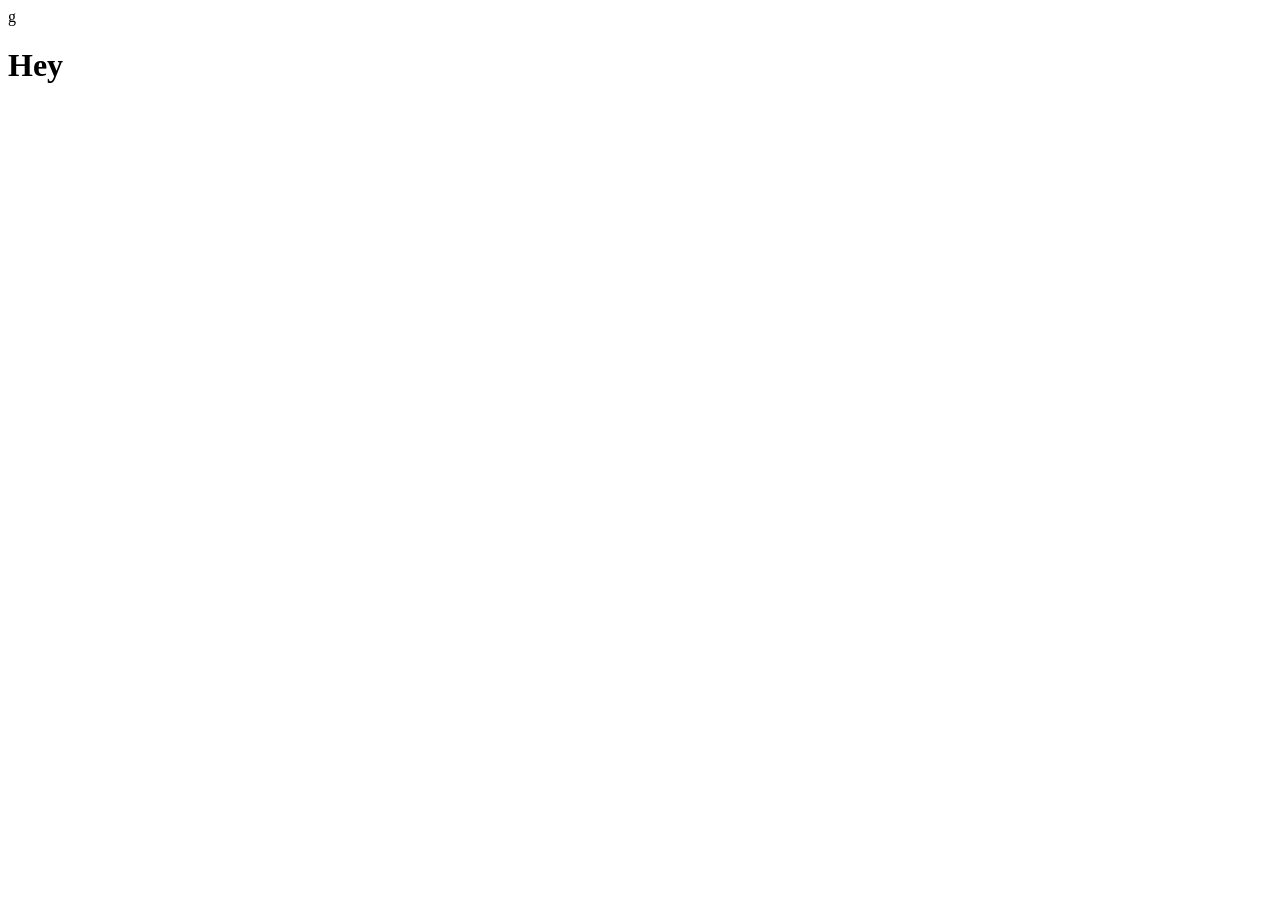
==== part 3/The This keyword/index.html @ 788e74f1 "first commit" ====
<!DOCTYPE html>
<html lang="en">
<head>
    <meta charset="UTF-8">
    <meta name="viewport" content="width=device-width, initial-scale=1.0">
    <title>Document</title>
</head>
<body>g
    <!-- <script src="this_keyword.js"></script> 
     -->
    <h1>Hey</h1>
<!--     <script src="uses_of_this_keyword.js"></script>
<script src="confusing_this_keyword.js"></script>

<script src="arrow_fucntion_and_lexical_scoping_with_this_keyword.js"></script>
-->
    <script src="call, apply, bind.js"></script>
</body>
</html>
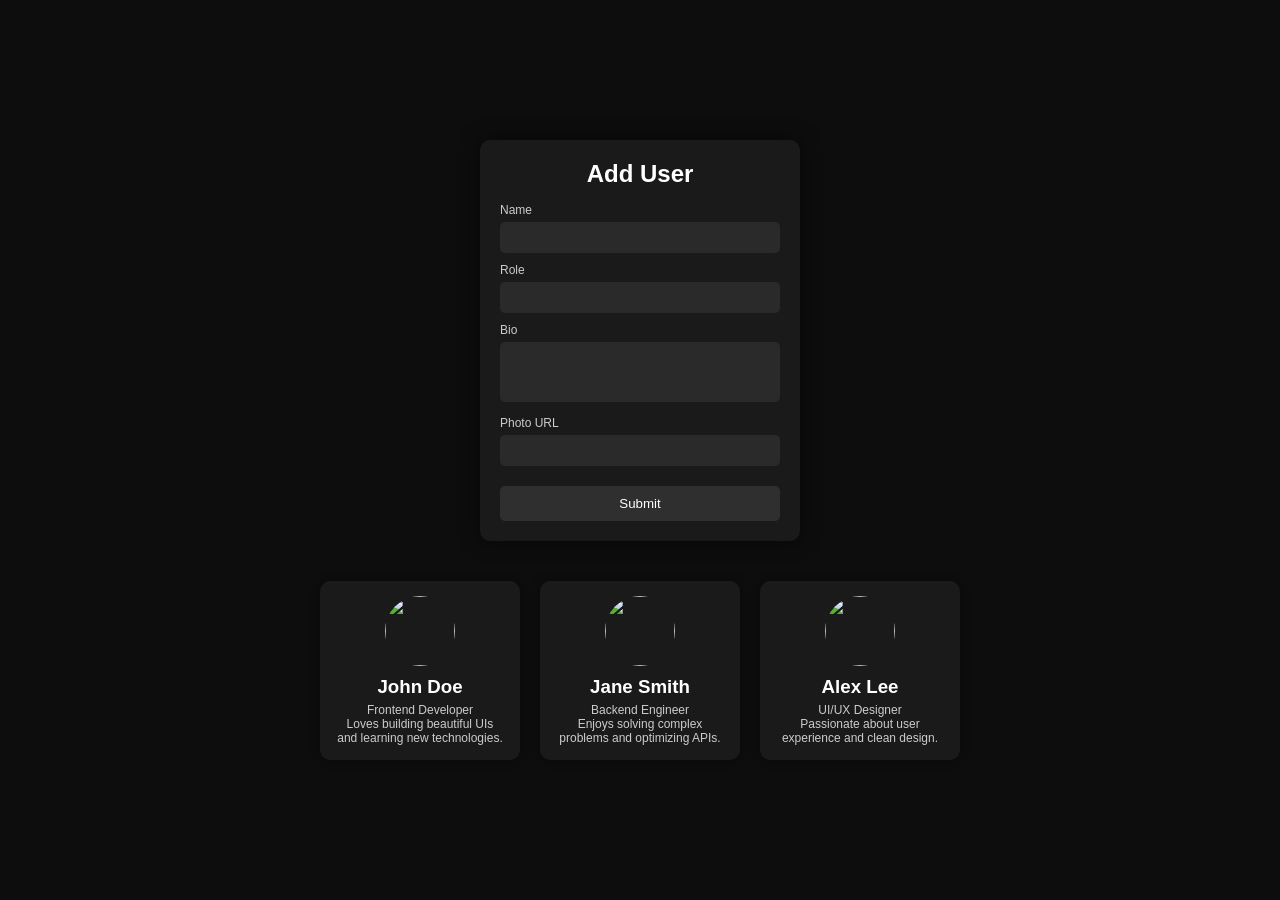
==== commit 0a083dc4: "Java script" ====
--- a/part 3/The This keyword/index.html
+++ b/part 3/The This keyword/index.html
@@ -1,19 +1,62 @@
 <!DOCTYPE html>
 <html lang="en">
+
 <head>
-    <meta charset="UTF-8">
-    <meta name="viewport" content="width=device-width, initial-scale=1.0">
-    <title>Document</title>
+  <meta charset="UTF-8">
+  <meta name="viewport" content="width=device-width, initial-scale=1.0">
+  <title>Add User UI</title>
+  <link rel="stylesheet" href="style.css">
 </head>
-<body>g
-    <!-- <script src="this_keyword.js"></script> 
-     -->
-    <h1>Hey</h1>
-<!--     <script src="uses_of_this_keyword.js"></script>
-<script src="confusing_this_keyword.js"></script>
 
-<script src="arrow_fucntion_and_lexical_scoping_with_this_keyword.js"></script>
--->
-    <script src="call, apply, bind.js"></script>
+<body>
+
+  <form>
+    <div class="container">
+      <h2>Add User</h2>
+
+      <div class="input-group">
+        <label>Name</label>
+        <input type="text" id="name" />
+      </div>
+
+      <div class="input-group">
+        <label>Role</label>
+        <input type="text" id="role" />
+      </div>
+
+      <div class="input-group">
+        <label>Bio</label>
+        <textarea id="bio"></textarea>
+      </div>
+
+      <div class="input-group">
+        <label>Photo URL</label>
+        <input type="text" id="photo" />
+      </div>
+
+      <button type="submit">Submit</button>
+    </div>
+  </form>
+
+  <div class="cards">
+    <div class="card"> <img src="https://randomuser.me/api/portraits/men/32.jpg" alt="">
+      <h3>John Doe</h3>
+      <p>Frontend Developer</p>
+      <p>Loves building beautiful UIs and learning new technologies.</p>
+    </div>
+    <div class="card"> <img src="https://randomuser.me/api/portraits/women/44.jpg" alt="">
+      <h3>Jane Smith</h3>
+      <p>Backend Engineer</p>
+      <p>Enjoys solving complex problems and optimizing APIs.</p>
+    </div>
+    <div class="card"> <img src="https://randomuser.me/api/portraits/men/76.jpg" alt="">
+      <h3>Alex Lee</h3>
+      <p>UI/UX Designer</p>
+      <p>Passionate about user experience and clean design.</p>
+    </div>
+  </div>
+
+  <script src="this keyword_practice.js"></script>
 </body>
+
 </html>
--- a/part 3/The This keyword/style.css
+++ b/part 3/The This keyword/style.css
@@ -0,0 +1,102 @@
+    * {
+        margin: 0;
+        padding: 0;
+        box-sizing: border-box;
+        font-family: Arial, sans-serif;
+    }
+
+    body {
+        background: #0d0d0d;
+        color: #fff;
+        display: flex;
+        flex-direction: column;
+        align-items: center;
+        justify-content: center;
+        min-height: 100vh;
+    }
+
+    .container {
+        width: 320px;
+        background: #1a1a1a;
+        padding: 20px;
+        border-radius: 10px;
+        box-shadow: 0 0 20px rgba(0, 0, 0, 0.5);
+        text-align: center;
+    }
+
+    .container h2 {
+        margin-bottom: 15px;
+    }
+
+    .input-group {
+        margin-bottom: 10px;
+        text-align: left;
+    }
+
+    .input-group label {
+        font-size: 12px;
+        display: block;
+        margin-bottom: 5px;
+        color: #ccc;
+    }
+
+    .input-group input,
+    .input-group textarea {
+        width: 100%;
+        padding: 8px;
+        border-radius: 5px;
+        border: none;
+        background: #2a2a2a;
+        color: #fff;
+    }
+
+    .input-group textarea {
+        resize: none;
+        height: 60px;
+    }
+
+    button {
+        width: 100%;
+        padding: 10px;
+        border: none;
+        border-radius: 5px;
+        background: #2f2f2f;
+        color: #fff;
+        cursor: pointer;
+        margin-top: 10px;
+    }
+
+    button:hover {
+        background: #444;
+    }
+
+    .cards {
+        display: flex;
+        gap: 20px;
+        margin-top: 40px;
+    }
+
+    .card {
+        background: #1a1a1a;
+        padding: 15px;
+        border-radius: 10px;
+        width: 200px;
+        text-align: center;
+        box-shadow: 0 0 10px rgba(0, 0, 0, 0.4);
+    }
+
+    .card img {
+        width: 70px;
+        height: 70px;
+        border-radius: 50%;
+        margin-bottom: 10px;
+    }
+
+    .card h3 {
+        margin-bottom: 5px;
+    }
+
+    .card p {
+        font-size: 12px;
+        color: #ccc;
+    }
